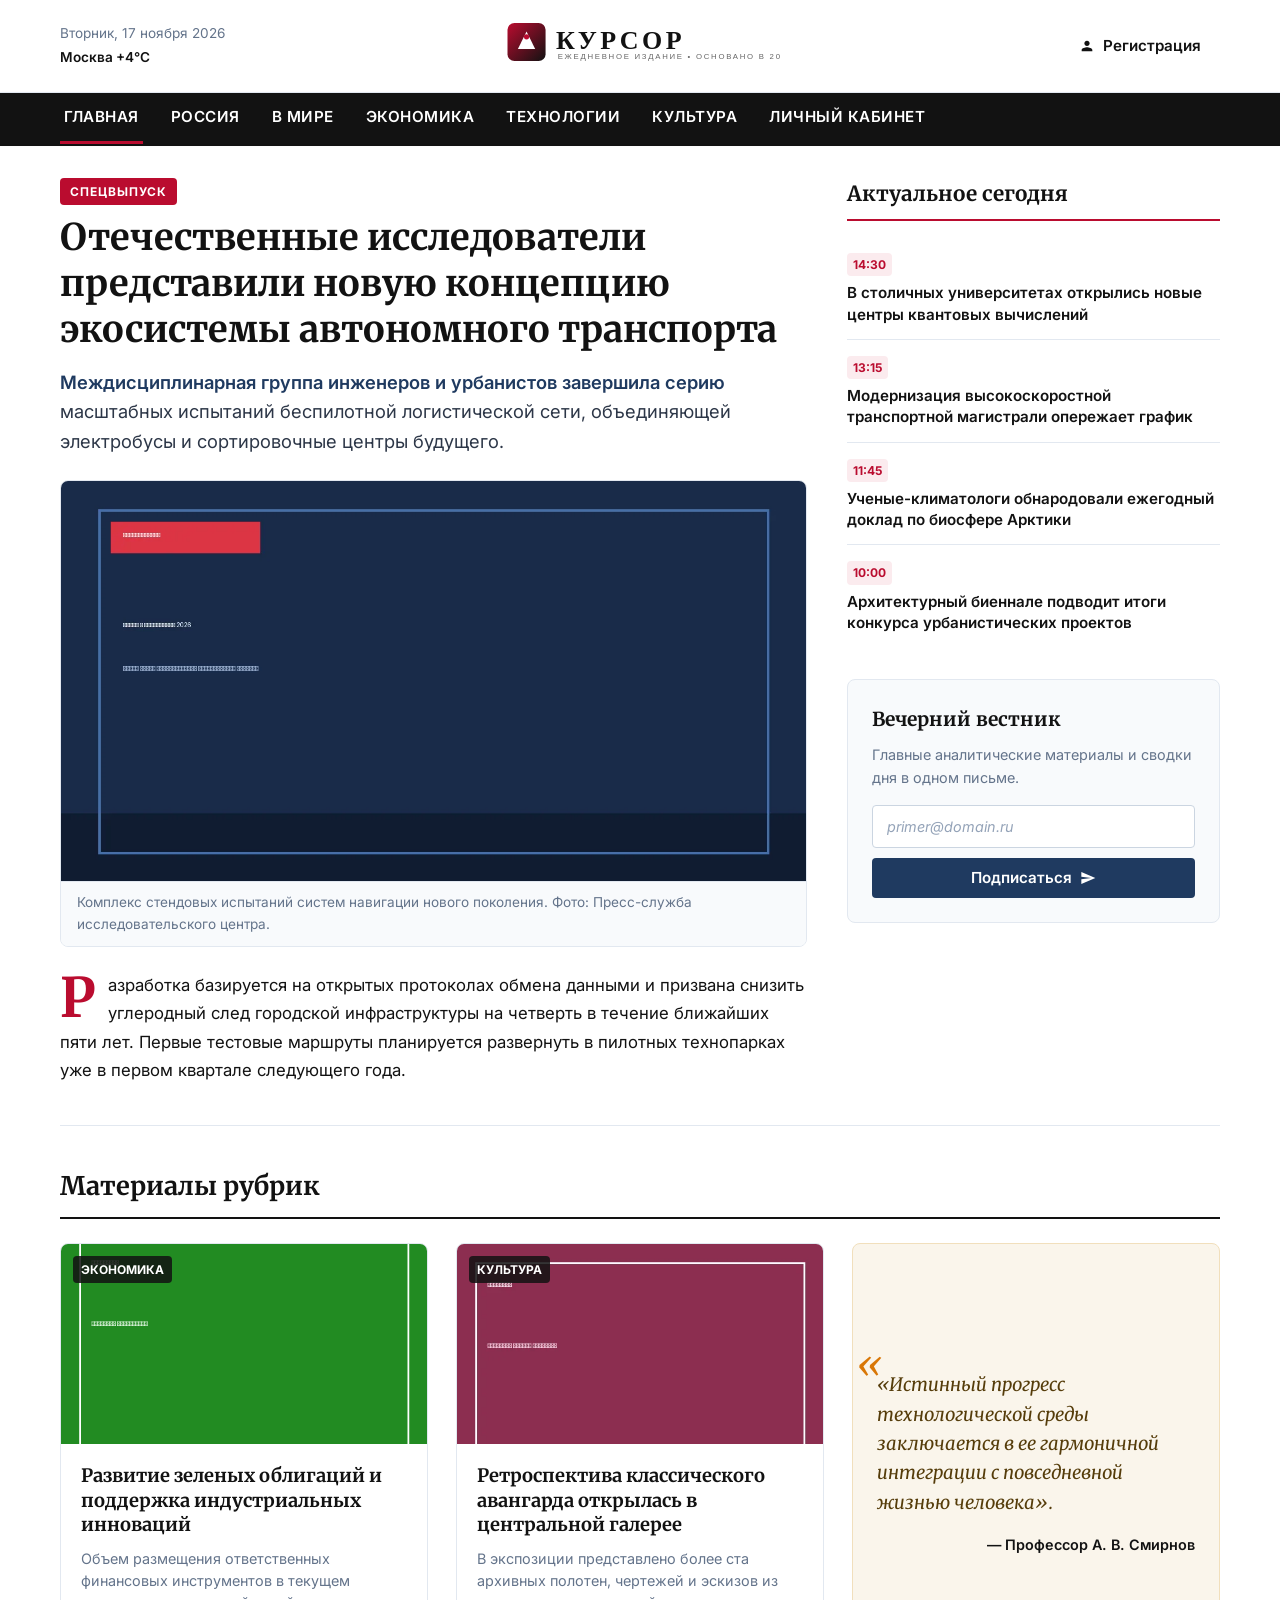
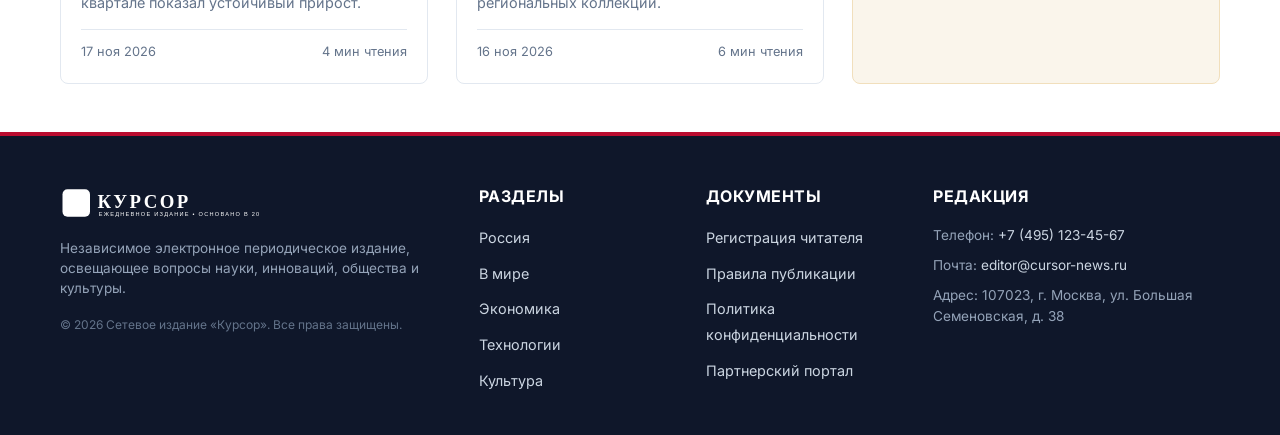
==== lab1/index.html @ 21104e97 "feat(web): complete labs 1-7 for online newspaper portal" ====
<!DOCTYPE html>
<html lang="ru">
<head>
  <meta charset="UTF-8">
  <meta name="viewport" content="width=device-width, initial-scale=1.0">
  <meta name="description" content="Информационный портал Курсор: свежие новости науки, технологий, культуры и общества.">
  <title>Курсор — Информационно-аналитический журнал</title>
  <link rel="stylesheet" href="css/normalize.css">
  <link rel="stylesheet" href="css/style.css">
</head>
<body>
  <header class="site-header">
    <div class="header-top container">
      <div class="header-date">
        <time datetime="2026-11-17">Вторник, 17 ноября 2026</time>
        <span class="header-city">Москва +4°C</span>
      </div>

      <div class="header-brand">
        <a href="index.html" class="brand-link">
          <img src="images/logo.svg" alt="Логотип издания Курсор" width="280" height="52" class="brand-logo">
        </a>
      </div>

      <div class="header-actions">
        <a href="form.html" class="btn btn-primary nav-action-btn">
          <svg class="icon" viewBox="0 0 24 24" width="16" height="16" fill="currentColor" aria-hidden="true">
            <path d="M12 12c2.21 0 4-1.79 4-4s-1.79-4-4-4-4 1.79-4 4 1.79 4 4 4zm0 2c-2.67 0-8 1.34-8 4v2h16v-2c0-2.66-5.33-4-8-4z"/>
          </svg>
          <span>Регистрация</span>
        </a>
      </div>
    </div>

    <nav class="main-nav" aria-label="Главная навигация">
      <div class="container">
        <ul class="nav-list">
          <li class="nav-item"><a href="index.html" class="nav-link active">Главная</a></li>
          <li class="nav-item"><a href="#russia" class="nav-link">Россия</a></li>
          <li class="nav-item"><a href="#world" class="nav-link">В мире</a></li>
          <li class="nav-item"><a href="#economy" class="nav-link">Экономика</a></li>
          <li class="nav-item"><a href="#tech" class="nav-link">Технологии</a></li>
          <li class="nav-item"><a href="#culture" class="nav-link">Культура</a></li>
          <li class="nav-item"><a href="form.html" class="nav-link">Личный кабинет</a></li>
        </ul>
      </div>
    </nav>
  </header>

  <main class="site-main container">
    <section class="lead-section" id="tech">
      <article class="lead-article">
        <div class="lead-badge">Спецвыпуск</div>
        <h1 class="lead-title">
          <a href="#lead-full">Отечественные исследователи представили новую концепцию экосистемы автономного транспорта</a>
        </h1>
        <p class="lead-intro">
          Междисциплинарная группа инженеров и урбанистов завершила серию масштабных испытаний беспилотной логистической сети, объединяющей электробусы и сортировочные центры будущего.
        </p>

        <figure class="lead-figure">
          <picture>
            <source srcset="images/hero-news.webp" type="image/webp">
            <img src="images/hero-news.jpg" alt="Инновационная лаборатория автономных систем" width="1200" height="675" class="lead-image" loading="lazy">
          </picture>
          <figcaption class="lead-caption">
            Комплекс стендовых испытаний систем навигации нового поколения. Фото: Пресс-служба исследовательского центра.
          </figcaption>
        </figure>

        <p class="lead-text">
          Разработка базируется на открытых протоколах обмена данными и призвана снизить углеродный след городской инфраструктуры на четверть в течение ближайших пяти лет. Первые тестовые маршруты планируется развернуть в пилотных технопарках уже в первом квартале следующего года.
        </p>
      </article>

      <aside class="sidebar-news">
        <div class="sidebar-block">
          <h2 class="sidebar-heading">Актуальное сегодня</h2>
          <ul class="sidebar-list">
            <li class="sidebar-item">
              <span class="news-time">14:30</span>
              <a href="#item1" class="sidebar-link">В столичных университетах открылись новые центры квантовых вычислений</a>
            </li>
            <li class="sidebar-item">
              <span class="news-time">13:15</span>
              <a href="#item2" class="sidebar-link">Модернизация высокоскоростной транспортной магистрали опережает график</a>
            </li>
            <li class="sidebar-item">
              <span class="news-time">11:45</span>
              <a href="#item3" class="sidebar-link">Ученые-климатологи обнародовали ежегодный доклад по биосфере Арктики</a>
            </li>
            <li class="sidebar-item">
              <span class="news-time">10:00</span>
              <a href="#item4" class="sidebar-link">Архитектурный биеннале подводит итоги конкурса урбанистических проектов</a>
            </li>
          </ul>
        </div>

        <div class="subscribe-card">
          <h3 class="subscribe-title">Вечерний вестник</h3>
          <p class="subscribe-desc">Главные аналитические материалы и сводки дня в одном письме.</p>
          <form class="subscribe-form" action="https://httpbin.org/post" method="POST">
            <label for="sub-email" class="visually-hidden">Ваш электронный адрес</label>
            <input type="email" id="sub-email" name="subscriber_email" placeholder="primer@domain.ru" required class="input-text">
            <button type="submit" class="btn btn-secondary btn-block">
              <span>Подписаться</span>
              <svg class="icon" viewBox="0 0 24 24" width="16" height="16" fill="currentColor" aria-hidden="true">
                <path d="M2.01 21L23 12 2.01 3 2 10l15 2-15 2z"/>
              </svg>
            </button>
          </form>
        </div>
      </aside>
    </section>

    <section class="topics-grid" id="economy">
      <h2 class="section-title">Материалы рубрик</h2>
      <div class="cards-wrapper">
        <article class="news-card">
          <div class="card-image-wrap">
            <img src="images/economy.png" alt="Графики экономических показателей" width="600" height="400" class="card-img" loading="lazy">
            <span class="card-tag">Экономика</span>
          </div>
          <div class="card-content">
            <h3 class="card-title">
              <a href="#econ-1">Развитие зеленых облигаций и поддержка индустриальных инноваций</a>
            </h3>
            <p class="card-excerpt">
              Объем размещения ответственных финансовых инструментов в текущем квартале показал устойчивый прирост.
            </p>
            <div class="card-meta">
              <time datetime="2026-11-17">17 ноя 2026</time>
              <span class="card-read-time">4 мин чтения</span>
            </div>
          </div>
        </article>

        <article class="news-card" id="culture">
          <div class="card-image-wrap">
            <picture>
              <source srcset="images/culture.webp" type="image/webp">
              <img src="images/culture.jpg" alt="Театральная сцена и декорации" width="600" height="400" class="card-img" loading="lazy">
            </picture>
            <span class="card-tag">Культура</span>
          </div>
          <div class="card-content">
            <h3 class="card-title">
              <a href="#cult-1">Ретроспектива классического авангарда открылась в центральной галерее</a>
            </h3>
            <p class="card-excerpt">
              В экспозиции представлено более ста архивных полотен, чертежей и эскизов из региональных коллекций.
            </p>
            <div class="card-meta">
              <time datetime="2026-11-16">16 ноя 2026</time>
              <span class="card-read-time">6 мин чтения</span>
            </div>
          </div>
        </article>

        <article class="news-card quote-card">
          <div class="quote-wrapper">
            <blockquote class="featured-quote">
              «Истинный прогресс технологической среды заключается в ее гармоничной интеграции с повседневной жизнью человека».
            </blockquote>
            <cite class="quote-author">— Профессор А. В. Смирнов</cite>
          </div>
        </article>
      </div>
    </section>
  </main>

  <footer class="site-footer">
    <div class="container footer-grid">
      <div class="footer-col brand-col">
        <div class="footer-logo">
          <img src="images/logo.svg" alt="Курсор" width="200" height="38">
        </div>
        <p class="footer-desc">
          Независимое электронное периодическое издание, освещающее вопросы науки, инноваций, общества и культуры.
        </p>
        <p class="footer-copy">&copy; 2026 Сетевое издание «Курсор». Все права защищены.</p>
      </div>

      <div class="footer-col">
        <h4 class="footer-title">Разделы</h4>
        <ul class="footer-links">
          <li><a href="#russia">Россия</a></li>
          <li><a href="#world">В мире</a></li>
          <li><a href="#economy">Экономика</a></li>
          <li><a href="#tech">Технологии</a></li>
          <li><a href="#culture">Культура</a></li>
        </ul>
      </div>

      <div class="footer-col">
        <h4 class="footer-title">Документы</h4>
        <ul class="footer-links">
          <li><a href="form.html">Регистрация читателя</a></li>
          <li><a href="#rules">Правила публикации</a></li>
          <li><a href="#privacy">Политика конфиденциальности</a></li>
          <li><a href="https://mospolytech.ru" target="_blank" rel="noopener noreferrer">Партнерский портал</a></li>
        </ul>
      </div>

      <div class="footer-col">
        <h4 class="footer-title">Редакция</h4>
        <address class="footer-contacts">
          <p class="contact-item">
            Телефон: <a href="tel:+74951234567" class="contact-link">+7 (495) 123-45-67</a>
          </p>
          <p class="contact-item">
            Почта: <a href="mailto:editor@cursor-news.ru" class="contact-link">editor@cursor-news.ru</a>
          </p>
          <p class="contact-item">Адрес: 107023, г. Москва, ул. Большая Семеновская, д. 38</p>
        </address>
      </div>
    </div>
  </footer>
</body>
</html>
---- lab1/css/style.css ----
/* ==========================================================================
   Курсор — Информационно-аналитический журнал
   Лабораторные работы 1–7 (CSS основы, позиционирование, изображения, формы, псевдоклассы/элементы)
   ========================================================================== */

/* 1. Подключение шрифтов Google Fonts (кириллица: Inter + Merriweather) */
@import url('https://fonts.googleapis.com/css2?family=Inter:wght@400;500;600;700&family=Merriweather:ital,wght@0,400;0,700;1,400&display=swap');

/* ==========================================================================
   7.1. Псевдокласс :root — CSS переменные (Цветовая палитра и типографика)
   ========================================================================== */
:root {
  --color-primary: #ba0c2f;       /* Бордовый акцент ведущего издания */
  --color-primary-dark: #8c0923;
  --color-primary-light: #fbebee;
  --color-secondary: #1f3a60;     /* Темно-синий */
  --color-accent: #d97706;        /* Янтарный */
  --color-dark: #121212;          /* Основной темный текст */
  --color-dark-subtle: #2d3748;
  --color-muted: #64748b;         /* Второстепенный текст */
  --color-light: #f8fafc;         /* Фоновый светлый */
  --color-border: #e2e8f0;        /* Разделители */
  --color-border-dark: #cbd5e1;
  --color-white: #ffffff;
  --color-required: #dc2626;

  --font-sans: 'Inter', -apple-system, BlinkMacSystemFont, 'Segoe UI', Roboto, sans-serif;
  --font-serif: 'Merriweather', Georgia, serif;

  --container-max-width: 1200px;
  --header-height: 80px;
  --border-radius-sm: 4px;
  --border-radius-md: 8px;
  --border-radius-lg: 12px;

  --shadow-sm: 0 1px 3px rgba(0, 0, 0, 0.08);
  --shadow-md: 0 4px 6px -1px rgba(0, 0, 0, 0.1), 0 2px 4px -2px rgba(0, 0, 0, 0.06);
}

/* ==========================================================================
   4.1. Блочная модель для всех элементов (box-sizing: border-box)
   ========================================================================== */
*,
*::before,
*::after {
  box-sizing: border-box;
}

/* ==========================================================================
   7.2. Кастомное выделение текста (::selection)
   ========================================================================== */
::selection {
  background-color: var(--color-primary-light);
  color: var(--color-primary-dark);
}

::-moz-selection {
  background-color: var(--color-primary-light);
  color: var(--color-primary-dark);
}

/* ==========================================================================
   3.1. Базовые стили страницы (body, font-size, line-height, sticky footer)
   ========================================================================== */
html {
  font-size: 16px;
  scroll-behavior: smooth;
}

body {
  margin: 0;
  font-family: var(--font-sans);
  font-size: 1rem;
  font-weight: 400;
  line-height: 1.6;
  color: var(--color-dark);
  background-color: var(--color-white);
  min-height: 100vh;
  display: flex;
  flex-direction: column;
}

/* Прижатие футера к низу страницы (sticky footer) */
.site-main {
  flex: 1 0 auto;
  width: 100%;
}

.site-footer {
  margin-top: auto;
}

/* Контейнер страницы (max-width, min-width, margin: 0 auto) */
.container {
  width: 100%;
  max-width: var(--container-max-width);
  min-width: 320px;
  margin-left: auto;
  margin-right: auto;
  padding-left: 20px;
  padding-right: 20px;
}

.visually-hidden {
  position: absolute;
  width: 1px;
  height: 1px;
  padding: 0;
  margin: -1px;
  overflow: hidden;
  clip: rect(0, 0, 0, 0);
  white-space: nowrap;
  border: 0;
}

/* ==========================================================================
   3.2. Стилизация ссылок (:link, :visited, :hover, :active, :focus)
   ========================================================================== */
a:link {
  color: var(--color-dark);
  text-decoration: none;
}

a:visited {
  color: var(--color-dark-subtle);
}

a:hover {
  color: var(--color-primary);
  text-decoration: underline;
}

a:focus {
  outline: 2px solid var(--color-primary);
  outline-offset: 2px;
}

a:active {
  color: var(--color-primary-dark);
}

.inline-link {
  color: var(--color-primary) !important;
  text-decoration: underline !important;
}

/* ==========================================================================
   Шапка издания (Header) и Позиционирование (sticky, relative, absolute, z-index)
   ========================================================================== */
.site-header {
  position: relative;
  background-color: var(--color-white);
  border-bottom: 2px solid var(--color-dark);
}

.header-top {
  display: flex;
  justify-content: space-between;
  align-items: center;
  padding-top: 16px;
  padding-bottom: 16px;
  min-height: var(--header-height);
}

.header-date {
  font-size: 0.85rem;
  color: var(--color-muted);
  display: flex;
  flex-direction: column;
  gap: 2px;
}

.header-city {
  font-weight: 600;
  color: var(--color-dark);
}

.header-brand {
  text-align: center;
}

.brand-link {
  display: inline-block;
  text-decoration: none !important;
}

.brand-logo {
  height: 52px;
  width: auto;
  max-width: 280px;
  object-fit: contain;
}

.header-actions {
  display: flex;
  align-items: center;
  gap: 12px;
}

/* Навигационное меню (Sticky-позиционирование и z-index) */
.main-nav {
  position: sticky;
  top: 0;
  z-index: 100;
  background-color: var(--color-dark);
  border-top: 1px solid var(--color-border);
  box-shadow: var(--shadow-sm);
}

.nav-list {
  display: flex;
  align-items: center;
  gap: 24px;
  margin: 0;
  padding: 0;
  list-style: none;
  overflow-x: auto;
}

.nav-item {
  white-space: nowrap;
}

.nav-link:link,
.nav-link:visited {
  display: block;
  padding: 12px 4px;
  font-size: 0.95rem;
  font-weight: 600;
  letter-spacing: 0.5px;
  text-transform: uppercase;
  color: var(--color-white);
  text-decoration: none;
  border-bottom: 3px solid transparent;
  transition: color 0.2s, border-color 0.2s;
}

.nav-link:hover {
  color: #ff9fb2;
  border-bottom-color: var(--color-primary);
  text-decoration: none;
}

.nav-link:active {
  color: var(--color-white);
}

.nav-link.active {
  border-bottom-color: var(--color-primary);
  color: var(--color-white);
}

/* ==========================================================================
   Кнопки (Кнопки с текстом и иконками, псевдоклассы hover/active/focus/disabled)
   ========================================================================== */
.btn {
  display: inline-flex;
  align-items: center;
  justify-content: center;
  gap: 8px;
  padding: 10px 18px;
  font-family: var(--font-sans);
  font-size: 0.95rem;
  font-weight: 600;
  line-height: 1.2;
  border: 1px solid transparent;
  border-radius: var(--border-radius-sm);
  cursor: pointer;
  text-decoration: none !important;
  transition: background-color 0.2s, border-color 0.2s, color 0.2s, box-shadow 0.2s;
}

.btn .icon {
  width: 16px;
  height: 16px;
  flex-shrink: 0;
}

.btn-primary:enabled {
  background-color: var(--color-primary);
  color: var(--color-white);
}

.btn-primary:hover:enabled {
  background-color: var(--color-primary-dark);
}

.btn-primary:active:enabled {
  background-color: #5c0516;
  box-shadow: inset 0 2px 4px rgba(0, 0, 0, 0.2);
}

.btn-primary:focus {
  outline: 2px solid var(--color-primary);
  outline-offset: 2px;
}

.btn-secondary:enabled {
  background-color: var(--color-secondary);
  color: var(--color-white);
}

.btn-secondary:hover:enabled {
  background-color: #142742;
}

.btn-secondary:active:enabled {
  background-color: #0d1a2d;
}

.btn-outline:enabled {
  background-color: transparent;
  border-color: var(--color-border-dark);
  color: var(--color-dark);
}

.btn-outline:hover:enabled {
  background-color: #f1f5f9;
  border-color: var(--color-muted);
}

.btn-outline:active:enabled {
  background-color: #e2e8f0;
}

.btn:disabled {
  opacity: 0.55;
  cursor: not-allowed;
  box-shadow: none;
}

.btn-block {
  width: 100%;
}

/* ==========================================================================
   Основной контент (Main Section, Карточки, Буквица ::first-letter, ::first-line)
   ========================================================================== */
.site-main {
  padding-top: 32px;
  padding-bottom: 48px;
}

.lead-section {
  display: grid;
  grid-template-columns: 2fr 1fr;
  gap: 40px;
  padding-bottom: 40px;
  border-bottom: 1px solid var(--color-border);
}

.lead-article {
  position: relative;
}

/* 4. Позиционирование бейджа рубрики поверх статьи */
.lead-badge {
  position: absolute;
  top: 0;
  left: 0;
  z-index: 10;
  background-color: var(--color-primary);
  color: var(--color-white);
  font-size: 0.75rem;
  font-weight: 700;
  text-transform: uppercase;
  letter-spacing: 1px;
  padding: 4px 10px;
  border-radius: var(--border-radius-sm);
}

.lead-title {
  margin-top: 36px;
  margin-bottom: 16px;
  font-family: var(--font-serif);
  font-size: 2.3rem;
  font-weight: 700;
  line-height: 1.25;
  color: var(--color-dark);
}

.lead-title a:hover {
  color: var(--color-primary);
  text-decoration: none;
}

/* 7. Псевдоэлемент ::first-line — стилизация первой строки лида */
.lead-intro {
  font-size: 1.15rem;
  line-height: 1.6;
  color: var(--color-dark-subtle);
  margin-bottom: 24px;
}

.lead-intro::first-line {
  font-weight: 600;
  color: var(--color-secondary);
}

/* 5. Изображение, figure, figcaption, picture, object-fit */
.lead-figure {
  margin-top: 20px;
  margin-bottom: 24px;
  border: 1px solid var(--color-border);
  border-radius: var(--border-radius-md);
  overflow: hidden;
}

.lead-image {
  width: 100%;
  height: 400px;
  max-height: 480px;
  min-height: 250px;
  object-fit: cover;
  object-position: center;
  transition: transform 0.3s ease;
}

.lead-caption {
  padding: 10px 16px;
  background-color: var(--color-light);
  font-size: 0.85rem;
  color: var(--color-muted);
  border-top: 1px solid var(--color-border);
}

/* 7. Псевдоэлемент ::first-letter — Буквица первой статьи */
.lead-text {
  font-size: 1.05rem;
  line-height: 1.7;
  color: var(--color-dark);
}

.lead-text::first-letter {
  float: left;
  font-family: var(--font-serif);
  font-size: 3.4rem;
  line-height: 0.85;
  padding-top: 4px;
  padding-right: 12px;
  padding-bottom: 4px;
  color: var(--color-primary);
  font-weight: 700;
}

/* Сайдбар */
.sidebar-news {
  min-width: 280px;
  display: flex;
  flex-direction: column;
  gap: 32px;
}

.sidebar-heading {
  font-family: var(--font-serif);
  font-size: 1.3rem;
  font-weight: 700;
  margin-bottom: 16px;
  padding-bottom: 8px;
  border-bottom: 2px solid var(--color-primary);
}

.sidebar-list {
  list-style: none;
  padding: 0;
  margin: 0;
}

/* 7. Псевдокласс :first-child и :last-child */
.sidebar-item:first-child {
  border-top: none;
}

.sidebar-item {
  padding-top: 14px;
  padding-bottom: 14px;
  border-bottom: 1px solid var(--color-border);
}

.sidebar-item:last-child {
  border-bottom: none;
}

.news-time {
  display: inline-block;
  font-size: 0.75rem;
  font-weight: 700;
  color: var(--color-primary);
  background-color: var(--color-primary-light);
  padding: 2px 6px;
  border-radius: var(--border-radius-sm);
  margin-bottom: 6px;
}

.sidebar-link {
  display: block;
  font-size: 0.95rem;
  font-weight: 600;
  line-height: 1.4;
  color: var(--color-dark);
}

/* Карточка подписки в сайдбаре */
.subscribe-card {
  background-color: var(--color-light);
  padding: 24px;
  border: 1px solid var(--color-border);
  border-radius: var(--border-radius-md);
}

.subscribe-title {
  font-family: var(--font-serif);
  font-size: 1.2rem;
  font-weight: 700;
  margin-bottom: 8px;
}

.subscribe-desc {
  font-size: 0.9rem;
  color: var(--color-muted);
  margin-bottom: 16px;
}

.subscribe-form {
  display: flex;
  flex-direction: column;
  gap: 10px;
}

/* ==========================================================================
   Сетка тематических карточек (Topics Grid)
   ========================================================================== */
.topics-grid {
  padding-top: 40px;
}

.section-title {
  font-family: var(--font-serif);
  font-size: 1.6rem;
  font-weight: 700;
  margin-bottom: 24px;
  padding-bottom: 10px;
  border-bottom: 2px solid var(--color-dark);
}

.cards-wrapper {
  display: grid;
  grid-template-columns: repeat(3, 1fr);
  gap: 28px;
}

.news-card {
  position: relative;
  background-color: var(--color-white);
  border: 1px solid var(--color-border);
  border-radius: var(--border-radius-md);
  overflow: hidden;
  display: flex;
  flex-direction: column;
  transition: transform 0.2s, box-shadow 0.2s;
}

.news-card:hover {
  transform: translateY(-4px);
  box-shadow: var(--shadow-md);
}

.card-image-wrap {
  position: relative;
  width: 100%;
  height: 200px;
  overflow: hidden;
}

.card-img {
  width: 100%;
  height: 100%;
  object-fit: cover;
  object-position: center;
}

.card-tag {
  position: absolute;
  top: 12px;
  left: 12px;
  background-color: rgba(18, 18, 18, 0.85);
  color: var(--color-white);
  font-size: 0.75rem;
  font-weight: 700;
  text-transform: uppercase;
  padding: 4px 8px;
  border-radius: var(--border-radius-sm);
}

.card-content {
  padding: 20px;
  display: flex;
  flex-direction: column;
  flex: 1;
}

.card-title {
  font-family: var(--font-serif);
  font-size: 1.15rem;
  font-weight: 700;
  line-height: 1.35;
  margin-bottom: 10px;
}

.card-excerpt {
  font-size: 0.9rem;
  color: var(--color-muted);
  line-height: 1.5;
  margin-bottom: 16px;
  flex: 1;
}

.card-meta {
  display: flex;
  justify-content: space-between;
  font-size: 0.8rem;
  color: var(--color-muted);
  border-top: 1px solid var(--color-border);
  padding-top: 12px;
}

/* Карточка с цитатой: псевдоэлементы ::before и ::after */
.quote-card {
  background-color: #faf5eb;
  border-color: #f1dfbc;
  justify-content: center;
  padding: 30px 24px;
}

.featured-quote {
  font-family: var(--font-serif);
  font-style: italic;
  font-size: 1.15rem;
  line-height: 1.6;
  color: #553c0a;
  position: relative;
  margin-bottom: 16px;
}

/* 7. Псевдоэлемент ::before для кавычки цитаты */
.featured-quote::before {
  content: '«';
  font-size: 2.4rem;
  line-height: 0;
  position: absolute;
  top: -6px;
  left: -20px;
  color: var(--color-accent);
}

.quote-author {
  display: block;
  font-style: normal;
  font-weight: 600;
  font-size: 0.9rem;
  color: var(--color-dark);
  text-align: right;
}

/* ==========================================================================
   6 & 7. Стилизация форм (form.html, inputs, select, fieldset, legend, etc.)
   ========================================================================== */
.form-main {
  padding-top: 40px;
  padding-bottom: 60px;
}

.form-header {
  text-align: center;
  max-width: 720px;
  margin: 0 auto 36px auto;
}

.form-title {
  font-family: var(--font-serif);
  font-size: 2.2rem;
  font-weight: 700;
  margin-bottom: 12px;
  color: var(--color-dark);
}

.form-subtitle {
  font-size: 1.05rem;
  color: var(--color-muted);
}

.form-layout {
  display: grid;
  grid-template-columns: 2fr 1fr;
  gap: 40px;
  align-items: start;
}

.registration-form {
  background-color: var(--color-white);
  border: 1px solid var(--color-border);
  border-radius: var(--border-radius-lg);
  padding: 32px;
  box-shadow: var(--shadow-sm);
}

/* Fieldset и Legend для группировки полей */
.form-fieldset {
  border: 1px solid var(--color-border-dark);
  border-radius: var(--border-radius-md);
  padding: 24px;
  margin-bottom: 28px;
  min-width: 0;
}

.form-legend {
  font-family: var(--font-serif);
  font-size: 1.15rem;
  font-weight: 700;
  color: var(--color-secondary);
  padding: 0 10px;
}

.form-group {
  margin-bottom: 20px;
}

.form-row {
  display: grid;
  grid-template-columns: 1fr 1fr;
  gap: 20px;
}

.form-label {
  display: block;
  font-size: 0.95rem;
  font-weight: 600;
  margin-bottom: 6px;
  color: var(--color-dark);
}

/* 7. Обязательные поля (:required) и маркер */
.required-label::after {
  content: ' *';
  color: var(--color-required);
  font-weight: bold;
}

/* Оформление инпутов и селектов под общий стиль */
.form-control,
.input-text {
  width: 100%;
  padding: 10px 14px;
  font-family: var(--font-sans);
  font-size: 0.95rem;
  line-height: 1.4;
  color: var(--color-dark);
  background-color: var(--color-white);
  border: 1px solid var(--color-border-dark);
  border-radius: var(--border-radius-sm);
  transition: border-color 0.2s, box-shadow 0.2s;
}

/* 7. Псевдокласс :focus для полей ввода */
.form-control:focus,
.input-text:focus {
  outline: none;
  border-color: var(--color-primary);
  box-shadow: 0 0 0 3px rgba(186, 12, 47, 0.15);
}

/* 7. Стилизация полей, обязательных для заполнения (:required) */
.form-control:required {
  border-left: 3px solid var(--color-primary);
}

/* 7. Псевдоэлемент ::placeholder */
.form-control::placeholder,
.input-text::placeholder {
  color: #94a3b8;
  font-style: italic;
  font-size: 0.9rem;
}

.field-hint {
  display: block;
  font-size: 0.8rem;
  color: var(--color-muted);
  margin-top: 4px;
}

.select-control {
  appearance: none;
  background-image: url("data:image/svg+xml,%3Csvg xmlns='http://www.w3.org/2000/svg' width='12' height='12' viewBox='0 0 24 24' fill='%2364748b'%3E%3Cpath d='M7 10l5 5 5-5z'/%3E%3C/svg%3E");
  background-repeat: no-repeat;
  background-position: right 14px center;
  padding-right: 36px;
}

/* Радиокнопки и чекбоксы */
.radio-group {
  display: flex;
  gap: 20px;
  align-items: center;
  min-height: 42px;
}

.custom-choice-label {
  display: inline-flex;
  align-items: center;
  gap: 8px;
  cursor: pointer;
  font-size: 0.95rem;
}

.choice-input {
  width: 18px;
  height: 18px;
  accent-color: var(--color-primary);
  cursor: pointer;
}

/* 7. Для текста у выбранных радиокнопок и чекбоксов изменить оформление (:checked) */
.choice-input:checked + .choice-text {
  font-weight: 700;
  color: var(--color-primary);
}

/* 7. Ярлыки отмеченных элементов должны быть вычеркнуты */
.strike-group {
  padding-top: 8px;
  border-top: 1px dashed var(--color-border);
}

.checkbox-list {
  display: flex;
  flex-direction: column;
  gap: 10px;
  margin-top: 8px;
}

.checkbox-item {
  display: flex;
  align-items: center;
  gap: 10px;
}

.strike-checkbox {
  width: 18px;
  height: 18px;
  accent-color: var(--color-secondary);
  cursor: pointer;
}

.strike-label {
  font-size: 0.95rem;
  cursor: pointer;
  transition: color 0.2s, text-decoration 0.2s;
}

.strike-checkbox:checked + .strike-label {
  text-decoration: line-through;
  color: var(--color-muted);
}

.checkbox-consent {
  margin-top: 16px;
  padding-top: 12px;
  border-top: 1px solid var(--color-border);
}

.form-actions {
  display: flex;
  gap: 16px;
  margin-top: 24px;
}

/* Сайдбар формы с преимуществами (псевдоклассы группы child/type и псевдоэлементы) */
.form-info-panel {
  min-width: 280px;
}

.info-card {
  background-color: var(--color-light);
  border: 1px solid var(--color-border);
  border-radius: var(--border-radius-lg);
  padding: 28px;
}

.info-card-title {
  font-family: var(--font-serif);
  font-size: 1.25rem;
  font-weight: 700;
  margin-bottom: 20px;
  color: var(--color-secondary);
  border-bottom: 2px solid var(--color-secondary);
  padding-bottom: 10px;
}

.benefits-list {
  list-style: none;
  padding: 0;
  margin: 0;
}

.benefits-list li {
  padding: 10px 0;
  font-size: 0.95rem;
  line-height: 1.45;
  border-bottom: 1px dashed var(--color-border);
}

/* 7. Четные и нечетные элементы списка псевдоэлементов стилизованы иначе */
.benefits-list li:nth-child(odd)::before {
  content: '★ ';
  color: var(--color-primary);
  font-weight: bold;
  margin-right: 6px;
}

.benefits-list li:nth-child(even)::before {
  content: '◆ ';
  color: var(--color-accent);
  font-weight: bold;
  margin-right: 6px;
}

/* 7. Псевдоклассы группы child: first-child, last-child */
.benefits-list li:first-child {
  padding-top: 0;
  font-weight: 600;
}

.benefits-list li:last-child {
  border-bottom: none;
  padding-bottom: 0;
}

/* ==========================================================================
   Подвал сайта (Footer)
   ========================================================================== */
.site-footer {
  background-color: #0f172a;
  color: #94a3b8;
  padding-top: 48px;
  padding-bottom: 32px;
  border-top: 4px solid var(--color-primary);
}

.footer-grid {
  display: grid;
  grid-template-columns: 2fr 1fr 1fr 1.5fr;
  gap: 36px;
}

.footer-logo img {
  filter: brightness(0) invert(1);
  margin-bottom: 16px;
}

.footer-desc {
  font-size: 0.85rem;
  line-height: 1.5;
  margin-bottom: 16px;
}

.footer-copy {
  font-size: 0.75rem;
  color: #64748b;
}

.footer-title {
  color: var(--color-white);
  font-size: 1rem;
  font-weight: 700;
  text-transform: uppercase;
  letter-spacing: 0.5px;
  margin-bottom: 16px;
}

.footer-links {
  list-style: none;
  padding: 0;
  margin: 0;
}

.footer-links li {
  margin-bottom: 10px;
}

.footer-links a:link,
.footer-links a:visited {
  color: #cbd5e1;
  font-size: 0.9rem;
  text-decoration: none;
  transition: color 0.2s;
}

.footer-links a:hover {
  color: var(--color-white);
  text-decoration: underline;
}

.footer-contacts {
  font-style: normal;
  font-size: 0.85rem;
  line-height: 1.6;
}

.contact-item {
  margin-bottom: 8px;
}

.contact-link:link,
.contact-link:visited {
  color: #cbd5e1;
  text-decoration: none;
}

.contact-link:hover {
  color: var(--color-white);
  text-decoration: underline;
}

/* 7. Псевдоэлемент ::marker для нумерованных или маркированных списков */
ul.marker-styled li::marker {
  color: var(--color-primary);
}

/* ==========================================================================
   Адаптивность (Responsive Design)
   ========================================================================== */
@media (max-width: 992px) {
  .lead-section,
  .form-layout {
    grid-template-columns: 1fr;
  }

  .cards-wrapper {
    grid-template-columns: repeat(2, 1fr);
  }

  .footer-grid {
    grid-template-columns: 1fr 1fr;
  }
}

@media (max-width: 640px) {
  .header-top {
    flex-direction: column;
    gap: 16px;
    text-align: center;
  }

  .cards-wrapper {
    grid-template-columns: 1fr;
  }

  .form-row {
    grid-template-columns: 1fr;
  }

  .footer-grid {
    grid-template-columns: 1fr;
  }

  .lead-title {
    font-size: 1.7rem;
  }
}
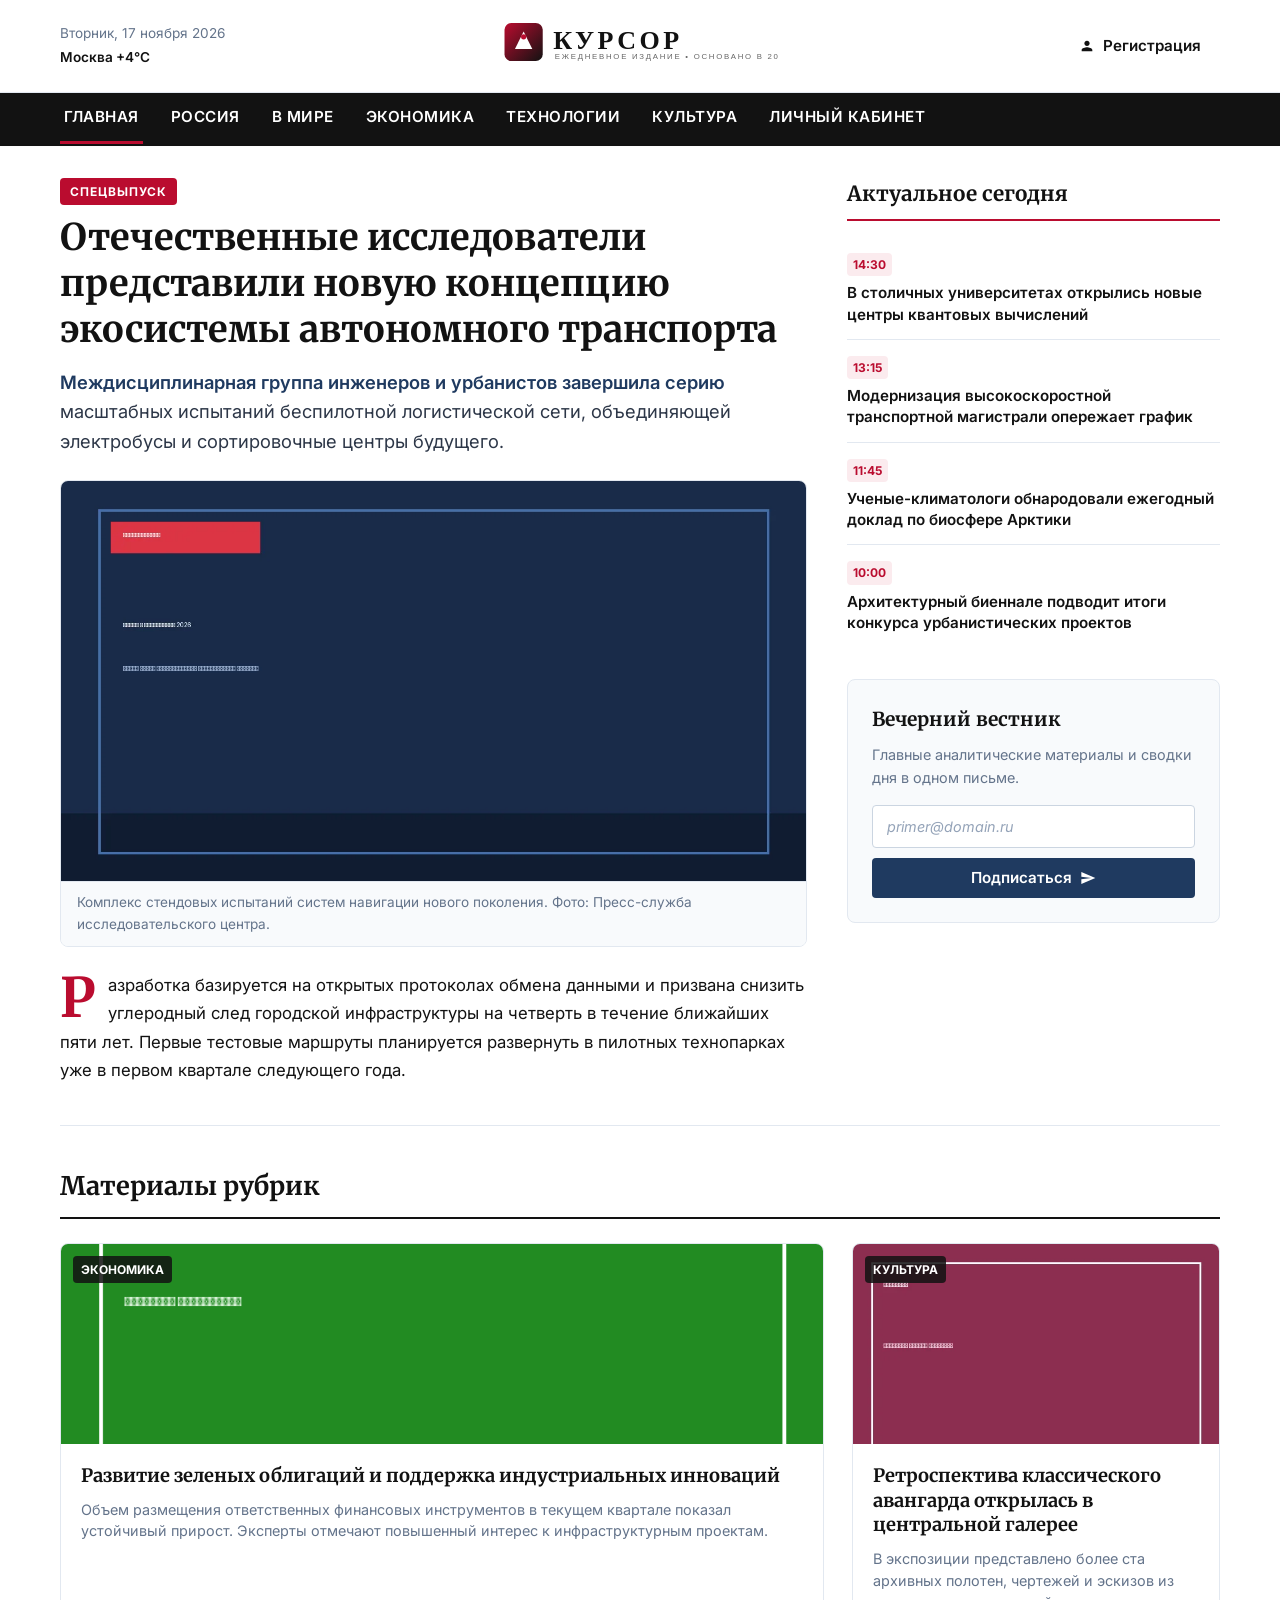
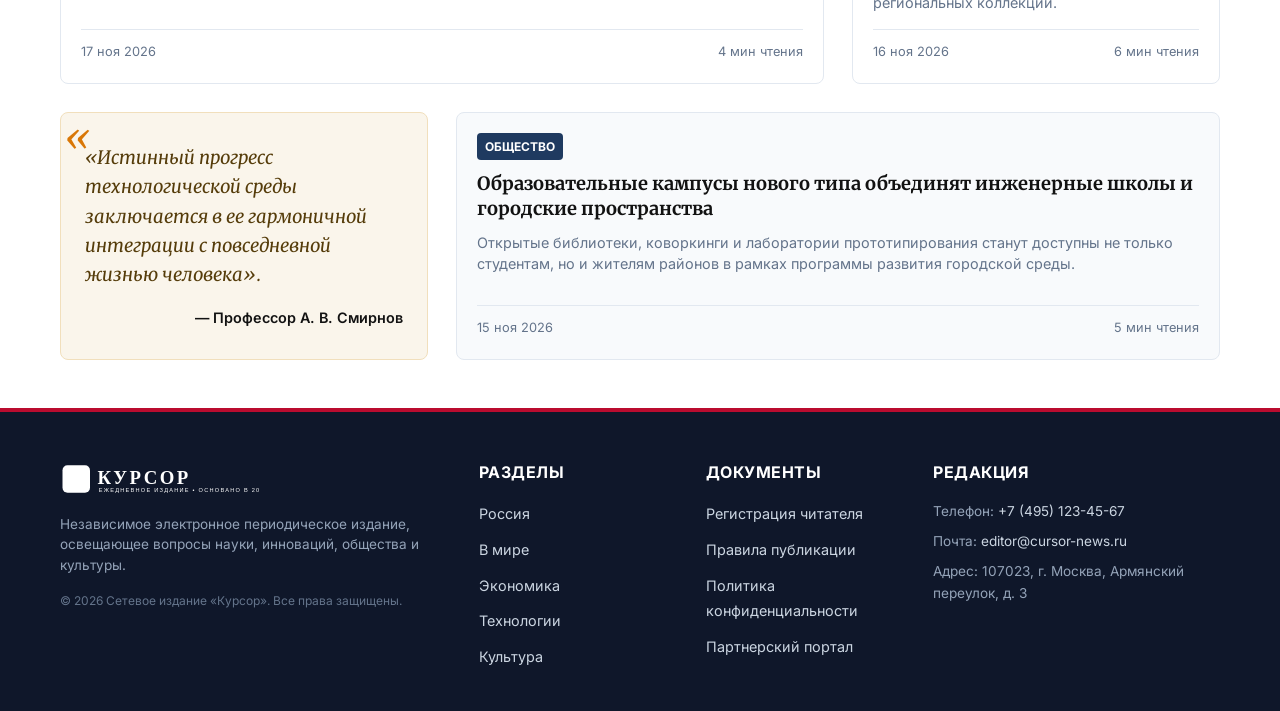
==== commit 557963cd: "lab2" ====
--- a/lab1/index.html
+++ b/lab1/index.html
@@ -116,7 +116,7 @@
     <section class="topics-grid" id="economy">
       <h2 class="section-title">Материалы рубрик</h2>
       <div class="cards-wrapper">
-        <article class="news-card">
+        <article class="news-card news-card--featured">
           <div class="card-image-wrap">
             <img src="images/economy.png" alt="Графики экономических показателей" width="600" height="400" class="card-img" loading="lazy">
             <span class="card-tag">Экономика</span>
@@ -126,7 +126,7 @@
               <a href="#econ-1">Развитие зеленых облигаций и поддержка индустриальных инноваций</a>
             </h3>
             <p class="card-excerpt">
-              Объем размещения ответственных финансовых инструментов в текущем квартале показал устойчивый прирост.
+              Объем размещения ответственных финансовых инструментов в текущем квартале показал устойчивый прирост. Эксперты отмечают повышенный интерес к инфраструктурным проектам.
             </p>
             <div class="card-meta">
               <time datetime="2026-11-17">17 ноя 2026</time>
@@ -165,6 +165,22 @@
             <cite class="quote-author">— Профессор А. В. Смирнов</cite>
           </div>
         </article>
+
+        <article class="news-card news-card--wide" id="russia">
+          <div class="card-content">
+            <span class="card-inline-tag">Общество</span>
+            <h3 class="card-title">
+              <a href="#society-1">Образовательные кампусы нового типа объединят инженерные школы и городские пространства</a>
+            </h3>
+            <p class="card-excerpt">
+              Открытые библиотеки, коворкинги и лаборатории прототипирования станут доступны не только студентам, но и жителям районов в рамках программы развития городской среды.
+            </p>
+            <div class="card-meta">
+              <time datetime="2026-11-15">15 ноя 2026</time>
+              <span class="card-read-time">5 мин чтения</span>
+            </div>
+          </div>
+        </article>
       </div>
     </section>
   </main>
@@ -211,7 +227,7 @@
           <p class="contact-item">
             Почта: <a href="mailto:editor@cursor-news.ru" class="contact-link">editor@cursor-news.ru</a>
           </p>
-          <p class="contact-item">Адрес: 107023, г. Москва, ул. Большая Семеновская, д. 38</p>
+          <p class="contact-item">Адрес: 107023, г. Москва, Армянский переулок, д. 3</p>
         </address>
       </div>
     </div>
--- a/lab1/css/style.css
+++ b/lab1/css/style.css
@@ -60,13 +60,21 @@
 }
 
 /* ==========================================================================
-   3.1. Базовые стили страницы (body, font-size, line-height, sticky footer)
+   3.1. Базовые стили страницы и Лаба 2: Общая архитектура сетки (Flexbox + Grid)
+   --------------------------------------------------------------------------
+   Как задана сетка:
+   - Внешний каркас страницы (body) построен на CSS Flexbox в вертикальном
+     направлении (flex-direction: column), что позволяет прижать footer к низу
+     экрана при любом объеме контента.
+   - Внутренние двумерные секции (главный блок с сайдбаром, газетная сетка
+     карточек, макет формы и подвал) построены на CSS Grid.
    ========================================================================== */
 html {
   font-size: 16px;
   scroll-behavior: smooth;
 }
 
+/* [FLEX-КОНТЕЙНЕР: родитель] — вертикальный flex-поток для sticky footer */
 body {
   margin: 0;
   font-family: var(--font-sans);
@@ -76,16 +84,17 @@
   color: var(--color-dark);
   background-color: var(--color-white);
   min-height: 100vh;
-  display: flex;
-  flex-direction: column;
-}
-
-/* Прижатие футера к низу страницы (sticky footer) */
+  display: flex;           /* Активирует Flexbox для дочерних header, main, footer */
+  flex-direction: column;  /* Главная ось направлена сверху вниз */
+}
+
+/* [FLEX-ЭЛЕМЕНТ: дочерний] — основная часть растягивается на всё свободное место */
 .site-main {
-  flex: 1 0 auto;
+  flex: 1 0 auto;          /* flex-grow: 1 (растягивается), flex-shrink: 0, flex-basis: auto */
   width: 100%;
 }
 
+/* [FLEX-ЭЛЕМЕНТ: дочерний] — отступ сверху auto прижимает подвал к нижней границе */
 .site-footer {
   margin-top: auto;
 }
@@ -153,21 +162,28 @@
   border-bottom: 2px solid var(--color-dark);
 }
 
+/* [FLEX-КОНТЕЙНЕР: родитель] — верхняя полоса шапки (дата, логотип, кнопка) */
 .header-top {
   display: flex;
-  justify-content: space-between;
-  align-items: center;
+  flex-direction: row;           /* Элементы выстраиваются в горизонтальную строку */
+  flex-wrap: wrap;               /* Разрешает перенос на узких экранах */
+  justify-content: space-between;/* Равномерно распределяет по главной оси */
+  align-items: center;           /* Выравнивает по центру поперечной оси */
+  align-content: center;         /* Выравнивание строк при переносе */
+  gap: 16px;                     /* Отступы между flex-элементами */
   padding-top: 16px;
   padding-bottom: 16px;
   min-height: var(--header-height);
 }
 
+/* [FLEX-ЭЛЕМЕНТ: дочерний] — блок с датой и погодой */
 .header-date {
   font-size: 0.85rem;
   color: var(--color-muted);
   display: flex;
   flex-direction: column;
   gap: 2px;
+  flex-basis: 180px;             /* Базовый размер элемента вдоль главной оси */
 }
 
 .header-city {
@@ -175,8 +191,10 @@
   color: var(--color-dark);
 }
 
+/* [FLEX-ЭЛЕМЕНТ: дочерний] — логотип по центру */
 .header-brand {
   text-align: center;
+  flex-grow: 1;                  /* Занимает доступное пространство по центру */
 }
 
 .brand-link {
@@ -191,10 +209,14 @@
   object-fit: contain;
 }
 
+/* [FLEX-ЭЛЕМЕНТ: дочерний] — кнопка входа/регистрации справа */
 .header-actions {
   display: flex;
   align-items: center;
+  justify-content: flex-end;
   gap: 12px;
+  flex-basis: 180px;             /* Симметрично .header-date для точного центрирования логотипа */
+  align-self: center;            /* Индивидуальное выравнивание по поперечной оси */
 }
 
 /* Навигационное меню (Sticky-позиционирование и z-index) */
@@ -207,8 +229,12 @@
   box-shadow: var(--shadow-sm);
 }
 
+/* [FLEX-КОНТЕЙНЕР: родитель] — горизонтальное меню рубрик */
 .nav-list {
   display: flex;
+  flex-direction: row;
+  flex-wrap: nowrap;             /* Пункты меню не переносятся, прокручиваются на узких экранах */
+  justify-content: flex-start;
   align-items: center;
   gap: 24px;
   margin: 0;
@@ -341,16 +367,22 @@
   padding-bottom: 48px;
 }
 
+/* [GRID-КОНТЕЙНЕР: родитель] — главная секция: статья (2fr) + сайдбар (1fr) */
 .lead-section {
   display: grid;
-  grid-template-columns: 2fr 1fr;
-  gap: 40px;
+  grid-template-columns: 2fr 1fr;            /* Левая колонка в 2 раза шире правой */
+  grid-template-rows: auto;                  /* Высота строки по содержимому */
+  grid-template-areas: "lead sidebar";       /* Именованные области сетки */
+  gap: 40px;                                 /* Промежуток между колонками */
+  align-items: start;                        /* Выравнивание элементов по верхнему краю ячеек */
   padding-bottom: 40px;
   border-bottom: 1px solid var(--color-border);
 }
 
+/* [GRID-ЭЛЕМЕНТ: дочерний] — главная статья помещена в область lead */
 .lead-article {
   position: relative;
+  grid-area: lead;
 }
 
 /* 4. Позиционирование бейджа рубрики поверх статьи */
@@ -443,8 +475,10 @@
   font-weight: 700;
 }
 
-/* Сайдбар */
+/* [GRID-ЭЛЕМЕНТ: дочерний] — боковая колонка в области sidebar */
 .sidebar-news {
+  grid-area: sidebar;
+  align-self: start;             /* Прижата к верху ячейки сетки */
   min-width: 280px;
   display: flex;
   flex-direction: column;
@@ -543,12 +577,17 @@
   border-bottom: 2px solid var(--color-dark);
 }
 
+/* [GRID-КОНТЕЙНЕР: родитель] — газетная 3-колоночная сетка материалов */
 .cards-wrapper {
   display: grid;
-  grid-template-columns: repeat(3, 1fr);
-  gap: 28px;
-}
-
+  grid-template-columns: repeat(3, 1fr);     /* 3 равные колонки (1fr 1fr 1fr) */
+  grid-auto-rows: minmax(220px, auto);       /* Минимальная высота автоматически создаваемых строк */
+  gap: 28px;                                 /* Зазор между строками и колонками */
+  justify-items: stretch;                    /* Растягивание карточек по ширине ячейки */
+  align-items: stretch;                      /* Одинаковая высота карточек в одной строке */
+}
+
+/* [GRID-ЭЛЕМЕНТ + FLEX-КОНТЕЙНЕР] — карточка является ячейкой Grid и flex-колонкой внутри */
 .news-card {
   position: relative;
   background-color: var(--color-white);
@@ -558,6 +597,31 @@
   display: flex;
   flex-direction: column;
   transition: transform 0.2s, box-shadow 0.2s;
+}
+
+/* [GRID-ЭЛЕМЕНТ: дочерний] — выделенная карточка занимает 2 колонки (линии с 1 по 3) */
+.news-card--featured {
+  grid-column: 1 / 3;
+  grid-row: 1 / 2;
+}
+
+/* [GRID-ЭЛЕМЕНТ: дочерний] — широкая карточка во 2-м ряду занимает линии с 2 по 4 */
+.news-card--wide {
+  grid-column: 2 / 4;
+  background-color: var(--color-light);
+}
+
+.card-inline-tag {
+  display: inline-block;
+  align-self: flex-start;        /* Flex-свойство дочернего элемента внутри .card-content */
+  background-color: var(--color-secondary);
+  color: var(--color-white);
+  font-size: 0.75rem;
+  font-weight: 700;
+  text-transform: uppercase;
+  padding: 4px 8px;
+  border-radius: var(--border-radius-sm);
+  margin-bottom: 12px;
 }
 
 .news-card:hover {
@@ -689,9 +753,11 @@
   color: var(--color-muted);
 }
 
+/* [GRID-КОНТЕЙНЕР: родитель] — форма (2fr) и информационная панель (1fr) */
 .form-layout {
   display: grid;
   grid-template-columns: 2fr 1fr;
+  grid-template-areas: "lead sidebar";
   gap: 40px;
   align-items: start;
 }
@@ -947,6 +1013,7 @@
   border-top: 4px solid var(--color-primary);
 }
 
+/* [GRID-КОНТЕЙНЕР: родитель] — 4-колоночная сетка подвала с пропорциональными долями */
 .footer-grid {
   display: grid;
   grid-template-columns: 2fr 1fr 1fr 1.5fr;
@@ -1028,16 +1095,26 @@
 }
 
 /* ==========================================================================
-   Адаптивность (Responsive Design)
+   Адаптивность (Responsive Design) — перестройка Grid и Flex на меньших экранах
    ========================================================================== */
 @media (max-width: 992px) {
   .lead-section,
   .form-layout {
     grid-template-columns: 1fr;
+    grid-template-areas:
+      "lead"
+      "sidebar";
   }
 
   .cards-wrapper {
     grid-template-columns: repeat(2, 1fr);
+  }
+
+  /* Сброс явного растяжения на 2 колонки, чтобы карточки не ломали 2-колоночную сетку */
+  .news-card--featured,
+  .news-card--wide {
+    grid-column: auto;
+    grid-row: auto;
   }
 
   .footer-grid {
@@ -1052,6 +1129,17 @@
     text-align: center;
   }
 
+  /* [FLEX-ЭЛЕМЕНТ: order] — на мобильных логотип ставится первым, выше даты и кнопки */
+  .header-brand {
+    order: -1;
+  }
+
+  .header-date,
+  .header-actions {
+    flex-basis: auto;
+    justify-content: center;
+  }
+
   .cards-wrapper {
     grid-template-columns: 1fr;
   }
